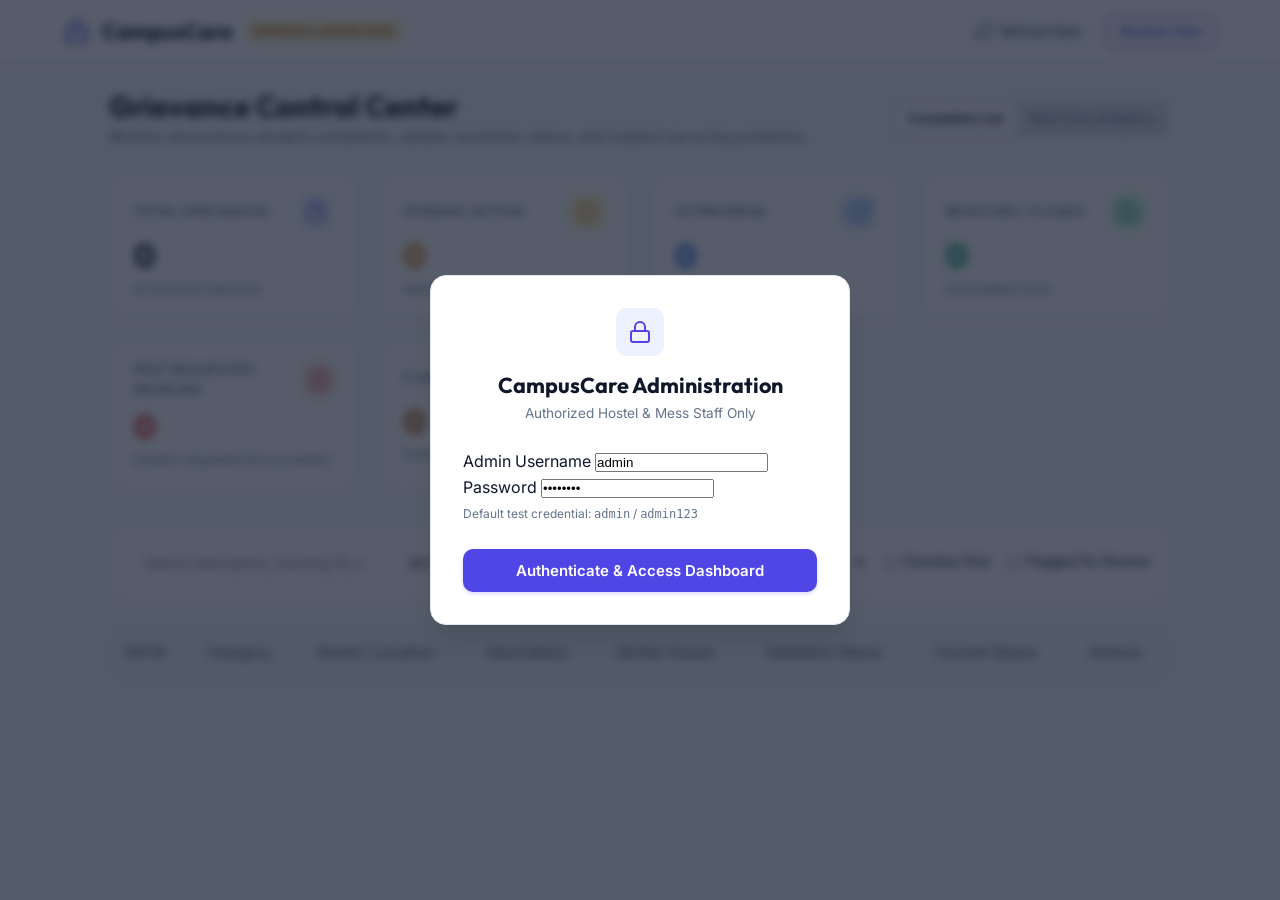
==== frontend/admin.html @ f3a16df2 "Initial commit: CampusCare full-stack project" ====
<!DOCTYPE html>
<html lang="en">
<head>
    <meta charset="UTF-8">
    <meta name="viewport" content="width=device-width, initial-scale=1.0">
    <meta name="description" content="CampusCare Admin Portal - Centralized Grievance Management, Resolution Tracking & Real-Time Analytics">
    <title>CampusCare | Administration Dashboard</title>
    <!-- Google Fonts -->
    <link rel="preconnect" href="https://fonts.googleapis.com">
    <link rel="preconnect" href="https://fonts.gstatic.com" crossorigin>
    <link href="https://fonts.googleapis.com/css2?family=Inter:wght@300;400;500;600;700&family=Outfit:wght@500;600;700;800&display=swap" rel="stylesheet">
    <!-- CSS -->
    <link rel="stylesheet" href="css/style.css">
    <link rel="stylesheet" href="css/admin.css">
</head>
<body>

    <!-- Header Navigation -->
    <header class="header-nav">
        <div class="nav-container">
            <a href="index.html" class="brand-logo">
                <svg width="26" height="26" viewBox="0 0 24 24" fill="none" stroke="currentColor" stroke-width="2.2">
                    <rect x="3" y="11" width="18" height="11" rx="2" ry="2"/>
                    <path d="M7 11V7a5 5 0 0 1 10 0v4"/>
                </svg>
                <span>CampusCare</span>
                <span class="brand-badge" style="background: #FEF3C7; color: #B45309;">Warden &amp; Admin Desk</span>
            </a>

            <div class="nav-cta">
                <div id="admin-auth-container" style="display: flex; align-items: center; gap: 0.75rem;">
                    <!-- Admin status populated dynamically -->
                </div>
                <button class="btn btn-secondary btn-sm" id="admin-refresh-btn" onclick="loadAllComplaints(true)">
                    <svg width="16" height="16" viewBox="0 0 24 24" fill="none" stroke="currentColor" stroke-width="2">
                        <polyline points="23 4 23 10 17 10"/>
                        <polyline points="1 20 1 14 7 14"/>
                        <path d="M3.51 9a9 9 0 0 1 14.85-3.36L23 10M1 14l4.64 4.36A9 9 0 0 0 20.49 15"/>
                    </svg>
                    Refresh Data
                </button>
                <a href="student.html" class="btn btn-outline btn-sm">Student View</a>
            </div>
        </div>
    </header>

    <!-- Main Admin Dashboard -->
    <main class="admin-layout" id="admin-main-view">
        <!-- View Toggle & Heading -->
        <div style="display: flex; justify-content: space-between; align-items: center; margin-bottom: 1.5rem; flex-wrap: wrap; gap: 1rem;">
            <div>
                <h1 style="font-size: 1.85rem; font-weight: 700;">Grievance Control Center</h1>
                <p style="color: var(--text-muted); font-size: 0.95rem;">Monitor anonymous student complaints, update resolution status, and inspect recurring problems.</p>
            </div>

            <div style="display: flex; background: #E2E8F0; padding: 0.25rem; border-radius: var(--radius-md);">
                <button class="btn btn-sm" id="btn-tab-table" style="background: #FFFFFF; color: var(--text-primary);" onclick="switchAdminTab('table')">
                    Complaints List
                </button>
                <button class="btn btn-sm" id="btn-tab-analytics" style="background: transparent; color: var(--text-muted);" onclick="switchAdminTab('analytics')">
                    Real-Time Analytics
                </button>
            </div>
        </div>

        <section class="reminder-center" id="complaint-reminder-center" aria-live="polite" style="display: none;">
            <div class="reminder-center-header">
                <div>
                    <h2>Complaint Reminders <span class="reminder-count" id="complaint-reminder-count">0</span></h2>
                    <p>Reminders appear at 75% of the requested time, at the deadline, and every 30 minutes overdue until the complaint is resolved or closed. Keep this dashboard open; enable browser alerts for background notifications.</p>
                </div>
                <div style="display: flex; gap: 0.5rem; flex-wrap: wrap;">
                    <button type="button" class="btn btn-sm btn-secondary" id="enable-browser-reminders-btn" onclick="enableBrowserComplaintReminders()">Enable browser alerts</button>
                    <button type="button" class="btn btn-sm btn-secondary" onclick="markAllComplaintRemindersRead()">Mark all read</button>
                </div>
            </div>
            <div class="reminder-list" id="complaint-reminder-list"></div>
        </section>

        <!-- KPI Metrics Cards Grid -->
        <section class="kpi-grid">
            <div class="kpi-card kpi-total">
                <div class="kpi-header">
                    <span class="kpi-label">Total Grievances</span>
                    <div class="kpi-icon">
                        <svg viewBox="0 0 24 24" fill="none" stroke="currentColor" stroke-width="2">
                            <path d="M14 2H6a2 2 0 0 0-2 2v16a2 2 0 0 0 2 2h12a2 2 0 0 0 2-2V8z"/>
                            <polyline points="14 2 14 8 20 8"/>
                        </svg>
                    </div>
                </div>
                <div class="kpi-value" id="kpi-total-val">0</div>
                <div class="kpi-trend">All records in backend</div>
            </div>

            <div class="kpi-card kpi-pending">
                <div class="kpi-header">
                    <span class="kpi-label">Pending Action</span>
                    <div class="kpi-icon">
                        <svg viewBox="0 0 24 24" fill="none" stroke="currentColor" stroke-width="2">
                            <circle cx="12" cy="12" r="10"/>
                            <line x1="12" y1="8" x2="12" y2="12"/>
                            <line x1="12" y1="16" x2="12.01" y2="16"/>
                        </svg>
                    </div>
                </div>
                <div class="kpi-value" id="kpi-pending-val" style="color: var(--status-pending);">0</div>
                <div class="kpi-trend">Awaiting initial review</div>
            </div>

            <div class="kpi-card kpi-progress">
                <div class="kpi-header">
                    <span class="kpi-label">In Progress</span>
                    <div class="kpi-icon">
                        <svg viewBox="0 0 24 24" fill="none" stroke="currentColor" stroke-width="2">
                            <polyline points="23 4 23 10 17 10"/>
                            <path d="M20.49 15a9 9 0 1 1-2.12-9.36L23 10"/>
                        </svg>
                    </div>
                </div>
                <div class="kpi-value" id="kpi-progress-val" style="color: var(--status-progress);">0</div>
                <div class="kpi-trend">Under active remediation</div>
            </div>

            <div class="kpi-card kpi-resolved">
                <div class="kpi-header">
                    <span class="kpi-label">Resolved / Closed</span>
                    <div class="kpi-icon">
                        <svg viewBox="0 0 24 24" fill="none" stroke="currentColor" stroke-width="2">
                            <path d="M22 11.08V12a10 10 0 1 1-5.93-9.14"/>
                            <polyline points="22 4 12 14.01 9 11.01"/>
                        </svg>
                    </div>
                </div>
                <div class="kpi-value" id="kpi-resolved-val" style="color: var(--status-resolved);">0</div>
                <div class="kpi-trend">Successfully fixed</div>
            </div>

            <div class="kpi-card kpi-overdue">
                <div class="kpi-header">
                    <span class="kpi-label">Past Requested Deadline</span>
                    <div class="kpi-icon">
                        <svg viewBox="0 0 24 24" fill="none" stroke="currentColor" stroke-width="2">
                            <circle cx="12" cy="12" r="10"/>
                            <polyline points="12 6 12 12 14 14"/>
                        </svg>
                    </div>
                </div>
                <div class="kpi-value" id="kpi-overdue-val" style="color: #DC2626;">0</div>
                <div class="kpi-trend">Student-requested time exceeded</div>
            </div>

            <div class="kpi-card kpi-flagged">
                <div class="kpi-header">
                    <span class="kpi-label">Flagged For Review</span>
                    <div class="kpi-icon">
                        <svg viewBox="0 0 24 24" fill="none" stroke="currentColor" stroke-width="2">
                            <path d="M10.29 3.86L1.82 18a2 2 0 0 0 1.71 3h16.94a2 2 0 0 0 1.71-3L13.71 3.86a2 2 0 0 0-3.42 0z"/>
                        </svg>
                    </div>
                </div>
                <div class="kpi-value" id="kpi-flagged-val" style="color: #B45309;">0</div>
                <div class="kpi-trend">Potential duplicate/spam</div>
            </div>
        </section>

        <!-- VIEW 1: Complaints Table & Filters -->
        <section id="admin-view-table">
            <!-- Filter & Search Toolbar -->
            <div class="filter-bar">
                <div class="filter-group">
                    <input type="text" id="admin-search-input" class="filter-input" placeholder="Search description, tracking ID, or room..." oninput="applyFilters()">

                    <select id="filter-category-select" class="filter-select" onchange="applyFilters()">
                        <option value="ALL">All Categories</option>
                        <!-- Populated dynamically -->
                    </select>

                    <select id="filter-status-select" class="filter-select" onchange="applyFilters()">
                        <option value="ALL">All Statuses</option>
                        <option value="PENDING">Pending</option>
                        <option value="IN_PROGRESS">In Progress</option>
                        <option value="RESOLVED">Resolved</option>
                        <option value="CLOSED">Closed</option>
                        <option value="REOPENED">Reopened</option>
                    </select>

                    <select id="filter-location-select" class="filter-select" onchange="applyFilters()">
                        <option value="ALL">All Locations</option>
                    </select>
                </div>

                <div style="display: flex; gap: 1rem; align-items: center; font-size: 0.85rem;">
                    <label style="display: flex; align-items: center; gap: 0.4rem; cursor: pointer;">
                        <input type="checkbox" id="filter-overdue-only" onchange="applyFilters()">
                        <span>Overdue Only</span>
                    </label>
                    <label style="display: flex; align-items: center; gap: 0.4rem; cursor: pointer;">
                        <input type="checkbox" id="filter-flagged-only" onchange="applyFilters()">
                        <span>Flagged for Review</span>
                    </label>
                </div>
            </div>

            <!-- Complaints Table -->
            <div class="table-card">
                <table class="admin-table">
                    <thead>
                        <tr>
                            <th>Ref ID</th>
                            <th>Category</th>
                            <th>Hostel / Location</th>
                            <th>Description</th>
                            <th>Similar Issues</th>
                            <th>Validation Status</th>
                            <th>Current Status</th>
                            <th>Actions</th>
                        </tr>
                    </thead>
                    <tbody id="admin-table-body">
                        <!-- Populated dynamically -->
                    </tbody>
                </table>
            </div>
        </section>

        <!-- VIEW 2: Real-Time Analytics -->
        <section id="admin-view-analytics" style="display: none;">
            <div class="analytics-grid">
                <!-- Complaints by Category -->
                <div class="chart-card">
                    <h3 style="font-size: 1.15rem; margin-bottom: 1.25rem;">Complaints by Category</h3>
                    <div id="analytics-categories-container">
                        <!-- Populated dynamically -->
                    </div>
                </div>

                <!-- Complaints by Location -->
                <div class="chart-card">
                    <h3 style="font-size: 1.15rem; margin-bottom: 1.25rem;">Complaints by Hostel / Location</h3>
                    <div id="analytics-locations-container">
                        <!-- Populated dynamically -->
                    </div>
                </div>

                <!-- Status Distribution -->
                <div class="chart-card">
                    <h3 style="font-size: 1.15rem; margin-bottom: 1.25rem;">Status Distribution</h3>
                    <div id="analytics-statuses-container">
                        <!-- Populated dynamically -->
                    </div>
                </div>
            </div>
        </section>
    </main>

    <!-- Complaint Detail Drawer -->
    <div class="drawer-overlay" id="detail-drawer" onclick="if(event.target === this) closeDrawer()">
        <div class="drawer-panel">
            <div class="drawer-header">
                <div>
                    <span class="section-tag" id="drawer-category-tag">CATEGORY</span>
                    <h3 id="drawer-title" style="font-size: 1.35rem; margin-top: 0.25rem;">Complaint Inspection</h3>
                </div>
                <button onclick="closeDrawer()" class="toast-close" style="font-size: 1.75rem;">&times;</button>
            </div>

            <div class="drawer-body">
                <!-- Anonymity Banner -->
                <div style="background: var(--primary-light); border: 1px solid rgba(79, 70, 229, 0.2); border-radius: var(--radius-md); padding: 0.875rem 1rem; margin-bottom: 1.25rem; display: flex; align-items: center; gap: 0.75rem;">
                    <svg width="22" height="22" viewBox="0 0 24 24" fill="none" stroke="var(--primary)" stroke-width="2" style="flex-shrink: 0;">
                        <path d="M12 22s8-4 8-10V5l-8-3-8 3v7c0 6 8 10 8 10z"/>
                    </svg>
                    <small style="color: var(--text-primary); font-size: 0.8rem; line-height: 1.4;">
                        <strong>Anonymity Preserved:</strong> Student identity is securely decoupled. Tracking UUID is the sole identifier.
                    </small>
                </div>

                <!-- Identification Info -->
                <div class="detail-section">
                    <span class="detail-label">Tracking UUID</span>
                    <div style="display: flex; gap: 0.5rem; align-items: center;">
                        <code id="drawer-tracking-id" style="font-size: 0.85rem; color: var(--primary); font-weight: 600; word-break: break-all;">-</code>
                        <button class="btn btn-sm btn-secondary" onclick="UI.copyToClipboard(document.getElementById('drawer-tracking-id').innerText)">Copy</button>
                    </div>
                </div>

                <!-- Location & Type -->
                <div class="detail-section">
                    <span class="detail-label">Hostel Block / Location</span>
                    <div class="detail-box" id="drawer-location">-</div>
                </div>

                <!-- Description -->
                <div class="detail-section">
                    <span class="detail-label">Complaint Narrative</span>
                    <div class="detail-box" id="drawer-description" style="white-space: pre-wrap;">-</div>
                </div>

                <!-- Student Evidence Photo -->
                <div class="detail-section" id="drawer-evidence-section" style="display: none;">
                    <span class="detail-label">Student Evidence Photo</span>
                    <div class="detail-box" style="padding: 0.75rem;">
                        <img id="drawer-evidence-image" alt="Complaint evidence" style="max-width: 100%; max-height: 300px; border-radius: 12px; display: block; margin: 0 auto; border: 1px solid var(--border-color); background: #F8FAFC;" />
                        <div id="drawer-evidence-meta" style="margin-top: 0.5rem; color: var(--text-muted); font-size: 0.8rem;"></div>
                    </div>
                </div>

                <!-- Smart Accountability & Escalation Info -->
                <div class="detail-section" style="background: #F8FAFC; border: 1px solid var(--border-color); border-radius: var(--radius-md); padding: 1rem;">
                    <span class="detail-label">Accountability &amp; Escalation Tracker</span>
                    <div style="display: grid; grid-template-columns: 1fr 1fr; gap: 0.75rem; margin-top: 0.5rem; font-size: 0.85rem;">
                        <div>
                            <span style="color: var(--text-muted); display: block;">Assigned Authority:</span>
                            <strong id="drawer-authority">Warden Desk / Maintenance Wing</strong>
                        </div>
                        <div>
                            <span style="color: var(--text-muted); display: block;">Student-Requested Resolution Time:</span>
                            <strong id="drawer-sla">-</strong>
                            <span style="color: var(--text-muted); display: block; margin-top: 0.5rem;">Requested Due Time:</span>
                            <strong id="drawer-sla-due">-</strong>
                            <span id="drawer-sla-remaining" style="display: block; margin-top: 0.25rem; font-size: 0.8rem; color: var(--text-muted);"></span>
                        </div>
                        <div>
                            <span style="color: var(--text-muted); display: block;">Current Escalation:</span>
                            <span id="drawer-escalation-badge">Normal</span>
                        </div>
                        <div>
                            <span style="color: var(--text-muted); display: block;">Audit / Heuristic Flag:</span>
                            <span id="drawer-suspicion-badge">Normal</span>
                        </div>
                    </div>
                </div>

                <!-- Similar Complaints Cluster -->
                <div class="detail-section" id="drawer-similar-cluster" style="display: none;">
                    <span class="detail-label">Similar Reports in This Facility</span>
                    <div style="padding: 0.75rem; background: #FAF5FF; border: 1px solid #E9D5FF; border-radius: var(--radius-md); font-size: 0.85rem; color: #6B21A8;" id="drawer-similar-summary">
                        <!-- Populated dynamically -->
                    </div>
                </div>

                <!-- Status Update Section -->
                <div class="detail-section" style="border-top: 1px solid var(--border-color); padding-top: 1.25rem;">
                    <span class="detail-label">Update Grievance Status</span>
                    <div class="form-group" style="margin-bottom: 1rem;">
                        <select id="drawer-status-select" class="form-control" style="font-weight: 600;">
                            <option value="PENDING">PENDING (Awaiting Action)</option>
                            <option value="IN_PROGRESS">IN_PROGRESS (Under Active Remediation)</option>
                            <option value="RESOLVED">RESOLVED (Remediation Complete, Awaiting Student Verification)</option>
                            <option value="CLOSED">CLOSED (Confirmed Solved)</option>
                            <option value="REOPENED">REOPENED (Student Reported Unresolved)</option>
                        </select>
                    </div>

                    <div class="form-group" style="margin-bottom: 1rem;">
                        <label class="form-label">
                            Resolution Action Note <small>(Visible in timeline)</small>
                        </label>
                        <textarea id="drawer-resolution-note" class="form-control" placeholder="Detail the corrective actions taken by technicians or wardens..." style="min-height: 80px;"></textarea>
                    </div>

                    <div class="form-group">
                        <label class="form-label">
                            Resolution Proof Attachment <small>(Simulated upload)</small>
                        </label>
                        <input type="file" id="drawer-proof-file" class="form-control" accept="image/*">
                    </div>
                </div>
            </div>

            <div class="drawer-footer">
                <button class="btn btn-danger btn-sm" onclick="handleDeleteComplaint()">
                    <svg width="16" height="16" viewBox="0 0 24 24" fill="none" stroke="currentColor" stroke-width="2">
                        <polyline points="3 6 5 6 21 6"/>
                        <path d="M19 6v14a2 2 0 0 1-2 2H7a2 2 0 0 1-2-2V6m3 0V4a2 2 0 0 1 2-2h4a2 2 0 0 1 2 2v2"/>
                    </svg>
                    Delete Record
                </button>
                <div style="display: flex; gap: 0.75rem;">
                    <button class="btn btn-secondary btn-sm" onclick="closeDrawer()">Cancel</button>
                    <button class="btn btn-primary btn-sm" id="drawer-save-btn" onclick="handleSaveComplaint()">
                        Save Status
                    </button>
                </div>
            </div>
        </div>
    </div>

    <!-- Admin Login Modal -->
    <div id="admin-login-modal" style="display: none; position: fixed; inset: 0; background: rgba(15, 23, 42, 0.7); backdrop-filter: blur(5px); z-index: 2000; align-items: center; justify-content: center; padding: 1rem;">
        <div class="card" style="max-width: 420px; width: 100%; box-shadow: var(--shadow-xl);">
            <div style="text-align: center; margin-bottom: 1.5rem;">
                <div class="card-icon" style="margin: 0 auto 1rem;">
                    <svg viewBox="0 0 24 24" fill="none" stroke="currentColor" stroke-width="2">
                        <rect x="3" y="11" width="18" height="11" rx="2" ry="2"/>
                        <path d="M7 11V7a5 5 0 0 1 10 0v4"/>
                    </svg>
                </div>
                <h3 style="font-size: 1.35rem;">CampusCare Administration</h3>
                <p style="font-size: 0.85rem; color: var(--text-muted); margin-top: 0.25rem;">Authorized Hostel &amp; Mess Staff Only</p>
            </div>

            <form onsubmit="handleAdminLogin(event)">
                <div class="form-group">
                    <label class="form-label">Admin Username</label>
                    <input type="text" id="admin-user-input" class="form-control" value="admin" required placeholder="admin">
                </div>

                <div class="form-group">
                    <label class="form-label">Password</label>
                    <input type="password" id="admin-pass-input" class="form-control" value="admin123" required placeholder="••••••••">
                    <small style="color: var(--text-muted); font-size: 0.75rem; margin-top: 0.25rem; display: block;">Default test credential: <code>admin</code> / <code>admin123</code></small>
                </div>

                <div style="margin-top: 1.5rem;">
                    <button type="submit" class="btn btn-primary" style="width: 100%;" id="admin-login-submit-btn">
                        Authenticate &amp; Access Dashboard
                    </button>
                </div>
            </form>
        </div>
    </div>

    <!-- Toast Notification Container -->
    <div id="toast-container" class="toast-container"></div>

    <!-- Scripts -->
    <script src="js/config.js"></script>
    <script src="js/ui-utils.js"></script>
    <script src="js/api.js?v=resolution-time-1"></script>
    <script src="js/admin.js?v=complaints-response-5"></script>
</body>
</html>
---- frontend/css/style.css ----
/* ==========================================================================
   CampusCare - Global Design System & Stylesheet
   Modern, Clean, Professional College Management Theme
   ========================================================================== */

@import url('https://fonts.googleapis.com/css2?family=Inter:wght@300;400;500;600;700&family=Outfit:wght@500;600;700;800&display=swap');

:root {
    /* Brand Primary Palette */
    --primary: #4F46E5;
    --primary-hover: #4338CA;
    --primary-light: #EEF2FF;
    --primary-glow: rgba(79, 70, 229, 0.15);

    /* Secondary & Accents */
    --accent: #06B6D4;
    --accent-hover: #0891B2;
    --accent-light: #ECFEFF;

    /* Neutrals (Slate) */
    --bg-page: #F8FAFC;
    --bg-surface: #FFFFFF;
    --bg-card: #FFFFFF;
    --bg-subtle: #F1F5F9;

    --text-primary: #0F172A;
    --text-secondary: #475569;
    --text-muted: #64748B;
    --text-inverse: #FFFFFF;

    --border-color: #E2E8F0;
    --border-focus: #818CF8;

    /* Status Colors */
    --status-pending: #D97706;
    --status-pending-bg: #FEF3C7;
    --status-pending-border: #FDE68A;

    --status-progress: #2563EB;
    --status-progress-bg: #DBEAFE;
    --status-progress-border: #BFDBFE;

    --status-resolved: #059669;
    --status-resolved-bg: #D1FAE5;
    --status-resolved-border: #A7F3D0;

    --status-closed: #4B5563;
    --status-closed-bg: #F3F4F6;
    --status-closed-border: #E5E7EB;

    --status-reopened: #DC2626;
    --status-reopened-bg: #FEE2E2;
    --status-reopened-border: #FECACA;

    /* Shadows & Radii */
    --shadow-sm: 0 1px 2px 0 rgba(0, 0, 0, 0.05);
    --shadow-md: 0 4px 6px -1px rgba(0, 0, 0, 0.07), 0 2px 4px -2px rgba(0, 0, 0, 0.05);
    --shadow-lg: 0 10px 15px -3px rgba(0, 0, 0, 0.08), 0 4px 6px -4px rgba(0, 0, 0, 0.04);
    --shadow-xl: 0 20px 25px -5px rgba(0, 0, 0, 0.08), 0 8px 10px -6px rgba(0, 0, 0, 0.04);

    --radius-sm: 6px;
    --radius-md: 10px;
    --radius-lg: 16px;
    --radius-xl: 24px;
    --radius-full: 9999px;

    /* Transitions */
    --transition: all 0.2s cubic-bezier(0.4, 0, 0.2, 1);
}

/* Base Reset */
*, *::before, *::after {
    box-sizing: border-box;
    margin: 0;
    padding: 0;
}

html {
    scroll-behavior: smooth;
    font-size: 16px;
}

body {
    font-family: 'Inter', -apple-system, BlinkMacSystemFont, "Segoe UI", Roboto, sans-serif;
    background-color: var(--bg-page);
    color: var(--text-primary);
    line-height: 1.6;
    min-height: 100vh;
    display: flex;
    flex-direction: column;
    -webkit-font-smoothing: antialiased;
}

h1, h2, h3, h4, h5, h6 {
    font-family: 'Outfit', sans-serif;
    color: var(--text-primary);
    font-weight: 700;
    line-height: 1.25;
}

a {
    color: var(--primary);
    text-decoration: none;
    transition: var(--transition);
}

a:hover {
    color: var(--primary-hover);
}

/* ==========================================================================
   Navigation Header
   ========================================================================== */
.header-nav {
    position: sticky;
    top: 0;
    z-index: 100;
    background: rgba(255, 255, 255, 0.92);
    backdrop-filter: blur(12px);
    border-bottom: 1px solid var(--border-color);
    box-shadow: var(--shadow-sm);
}

.nav-container {
    max-width: 1200px;
    margin: 0 auto;
    padding: 0.875rem 1.5rem;
    display: flex;
    align-items: center;
    justify-content: space-between;
}

.brand-logo {
    display: flex;
    align-items: center;
    gap: 0.75rem;
    font-family: 'Outfit', sans-serif;
    font-size: 1.35rem;
    font-weight: 700;
    color: var(--text-primary);
    text-decoration: none;
}

.brand-logo svg {
    color: var(--primary);
}

.brand-badge {
    background: var(--primary-light);
    color: var(--primary);
    font-size: 0.72rem;
    font-weight: 600;
    padding: 0.15rem 0.5rem;
    border-radius: var(--radius-full);
    text-transform: uppercase;
    letter-spacing: 0.05em;
}

.nav-links {
    display: flex;
    align-items: center;
    gap: 1.5rem;
    list-style: none;
}

.nav-links a {
    font-size: 0.95rem;
    font-weight: 500;
    color: var(--text-secondary);
    padding: 0.5rem 0.75rem;
    border-radius: var(--radius-sm);
}

.nav-links a:hover, .nav-links a.active {
    color: var(--primary);
    background: var(--primary-light);
}

.nav-cta {
    display: flex;
    align-items: center;
    gap: 0.75rem;
}

/* ==========================================================================
   Buttons
   ========================================================================== */
.btn {
    display: inline-flex;
    align-items: center;
    justify-content: center;
    gap: 0.5rem;
    padding: 0.625rem 1.25rem;
    font-size: 0.9375rem;
    font-weight: 600;
    font-family: 'Inter', sans-serif;
    border-radius: var(--radius-md);
    cursor: pointer;
    border: 1px solid transparent;
    transition: var(--transition);
    text-decoration: none;
    line-height: 1.4;
    white-space: nowrap;
}

.btn svg {
    width: 1.15rem;
    height: 1.15rem;
}

.btn-primary {
    background-color: var(--primary);
    color: var(--text-inverse);
    box-shadow: 0 2px 4px rgba(79, 70, 229, 0.2);
}

.btn-primary:hover {
    background-color: var(--primary-hover);
    color: var(--text-inverse);
    box-shadow: 0 4px 8px rgba(79, 70, 229, 0.3);
    transform: translateY(-1px);
}

.btn-secondary {
    background-color: var(--bg-surface);
    color: var(--text-secondary);
    border-color: var(--border-color);
}

.btn-secondary:hover {
    background-color: var(--bg-subtle);
    color: var(--text-primary);
    border-color: #cbd5e1;
}

.btn-outline {
    background-color: transparent;
    color: var(--primary);
    border-color: var(--primary);
}

.btn-outline:hover {
    background-color: var(--primary-light);
}

.btn-danger {
    background-color: #EF4444;
    color: var(--text-inverse);
}

.btn-danger:hover {
    background-color: #DC2626;
}

.btn-sm {
    padding: 0.4rem 0.75rem;
    font-size: 0.8125rem;
}

.btn-lg {
    padding: 0.875rem 1.75rem;
    font-size: 1.05rem;
    border-radius: var(--radius-md);
}

.btn:disabled {
    opacity: 0.65;
    cursor: not-allowed;
    pointer-events: none;
    transform: none !important;
}

/* ==========================================================================
   Hero Section
   ========================================================================== */
.hero {
    padding: 4.5rem 1.5rem 3.5rem;
    background: radial-gradient(circle at 50% 10%, rgba(79, 70, 229, 0.08) 0%, transparent 60%);
    text-align: center;
}

.hero-container {
    max-width: 900px;
    margin: 0 auto;
}

.hero-pill {
    display: inline-flex;
    align-items: center;
    gap: 0.5rem;
    padding: 0.35rem 1rem;
    background: var(--primary-light);
    border: 1px solid rgba(79, 70, 229, 0.2);
    border-radius: var(--radius-full);
    font-size: 0.8125rem;
    font-weight: 600;
    color: var(--primary);
    margin-bottom: 1.5rem;
}

.hero-title {
    font-size: 3rem;
    font-weight: 800;
    letter-spacing: -0.025em;
    margin-bottom: 1.25rem;
    color: var(--text-primary);
}

.hero-title span {
    background: linear-gradient(135deg, var(--primary) 0%, var(--accent) 100%);
    -webkit-background-clip: text;
    -webkit-text-fill-color: transparent;
}

.hero-subtitle {
    font-size: 1.15rem;
    color: var(--text-muted);
    max-width: 720px;
    margin: 0 auto 2.25rem;
    line-height: 1.7;
}

.hero-actions {
    display: flex;
    justify-content: center;
    gap: 1rem;
    flex-wrap: wrap;
    margin-bottom: 3rem;
}

/* Quick Tracking Bar */
.track-bar-card {
    background: var(--bg-surface);
    border: 1px solid var(--border-color);
    box-shadow: var(--shadow-lg);
    border-radius: var(--radius-xl);
    padding: 1rem 1.25rem;
    max-width: 650px;
    margin: 0 auto;
    display: flex;
    align-items: center;
    gap: 0.75rem;
}

.track-input {
    flex: 1;
    border: none;
    outline: none;
    font-size: 0.95rem;
    font-family: inherit;
    color: var(--text-primary);
    background: transparent;
    padding: 0.4rem 0.5rem;
}

.track-input::placeholder {
    color: var(--text-muted);
}

/* ==========================================================================
   Cards & Grids
   ========================================================================== */
.section {
    padding: 4.5rem 1.5rem;
}

.section-alt {
    background: #FFFFFF;
    border-top: 1px solid var(--border-color);
    border-bottom: 1px solid var(--border-color);
}

.section-header {
    text-align: center;
    max-width: 650px;
    margin: 0 auto 3rem;
}

.section-tag {
    font-size: 0.8rem;
    font-weight: 700;
    text-transform: uppercase;
    letter-spacing: 0.075em;
    color: var(--primary);
    margin-bottom: 0.5rem;
    display: block;
}

.section-title {
    font-size: 2.15rem;
    margin-bottom: 0.75rem;
}

.section-desc {
    color: var(--text-muted);
    font-size: 1.05rem;
}

.grid-3 {
    display: grid;
    grid-template-columns: repeat(auto-fit, minmax(320px, 1fr));
    gap: 1.75rem;
    max-width: 1200px;
    margin: 0 auto;
}

.card {
    background: var(--bg-surface);
    border: 1px solid var(--border-color);
    border-radius: var(--radius-lg);
    padding: 2rem;
    box-shadow: var(--shadow-sm);
    transition: var(--transition);
}

.card:hover {
    box-shadow: var(--shadow-md);
    transform: translateY(-2px);
    border-color: #cbd5e1;
}

.card-icon {
    width: 3rem;
    height: 3rem;
    border-radius: var(--radius-md);
    display: flex;
    align-items: center;
    justify-content: center;
    background: var(--primary-light);
    color: var(--primary);
    margin-bottom: 1.25rem;
}

.card-icon svg {
    width: 1.5rem;
    height: 1.5rem;
}

.card-title {
    font-size: 1.25rem;
    margin-bottom: 0.65rem;
}

.card-text {
    color: var(--text-secondary);
    font-size: 0.95rem;
    line-height: 1.6;
}

/* ==========================================================================
   Badges
   ========================================================================== */
.badge {
    display: inline-flex;
    align-items: center;
    gap: 0.4rem;
    padding: 0.25rem 0.75rem;
    font-size: 0.75rem;
    font-weight: 600;
    border-radius: var(--radius-full);
    letter-spacing: 0.025em;
    white-space: nowrap;
}

.badge-dot {
    width: 0.45rem;
    height: 0.45rem;
    border-radius: 50%;
}

.badge-pending {
    background: var(--status-pending-bg);
    color: var(--status-pending);
    border: 1px solid var(--status-pending-border);
}
.badge-pending .badge-dot { background: var(--status-pending); }

.badge-progress {
    background: var(--status-progress-bg);
    color: var(--status-progress);
    border: 1px solid var(--status-progress-border);
}
.badge-progress .badge-dot { background: var(--status-progress); }

.badge-resolved {
    background: var(--status-resolved-bg);
    color: var(--status-resolved);
    border: 1px solid var(--status-resolved-border);
}
.badge-resolved .badge-dot { background: var(--status-resolved); }

.badge-closed {
    background: var(--status-closed-bg);
    color: var(--status-closed);
    border: 1px solid var(--status-closed-border);
}
.badge-closed .badge-dot { background: var(--status-closed); }

.badge-reopened {
    background: var(--status-reopened-bg);
    color: var(--status-reopened);
    border: 1px solid var(--status-reopened-border);
}
.badge-reopened .badge-dot { background: var(--status-reopened); }

.badge-category {
    background: var(--bg-subtle);
    color: var(--text-secondary);
    border: 1px solid var(--border-color);
}

/* ==========================================================================
   Toast Notifications
   ========================================================================== */
.toast-container {
    position: fixed;
    bottom: 1.5rem;
    right: 1.5rem;
    z-index: 9999;
    display: flex;
    flex-direction: column;
    gap: 0.75rem;
    max-width: 420px;
    pointer-events: none;
}

.toast {
    pointer-events: auto;
    background: #FFFFFF;
    border: 1px solid var(--border-color);
    box-shadow: var(--shadow-xl);
    border-radius: var(--radius-md);
    padding: 1rem 1.25rem;
    display: flex;
    align-items: flex-start;
    gap: 0.75rem;
    animation: toast-in 0.3s cubic-bezier(0.16, 1, 0.3, 1) forwards;
    transition: var(--transition);
}

.toast-fade-out {
    opacity: 0;
    transform: translateY(10px) scale(0.95);
}

.toast-icon {
    width: 1.25rem;
    height: 1.25rem;
    flex-shrink: 0;
    margin-top: 0.15rem;
}

.toast-success { border-left: 4px solid var(--status-resolved); }
.toast-success .toast-icon { color: var(--status-resolved); }

.toast-error { border-left: 4px solid #EF4444; }
.toast-error .toast-icon { color: #EF4444; }

.toast-warning { border-left: 4px solid var(--status-pending); }
.toast-warning .toast-icon { color: var(--status-pending); }

.toast-info { border-left: 4px solid var(--primary); }
.toast-info .toast-icon { color: var(--primary); }

.toast-content {
    flex: 1;
}

.toast-message {
    font-size: 0.875rem;
    color: var(--text-primary);
    line-height: 1.5;
}

.toast-close {
    background: none;
    border: none;
    font-size: 1.25rem;
    line-height: 1;
    color: var(--text-muted);
    cursor: pointer;
    padding: 0 0.25rem;
}

.toast-close:hover {
    color: var(--text-primary);
}

@keyframes toast-in {
    from {
        opacity: 0;
        transform: translateY(20px) scale(0.95);
    }
    to {
        opacity: 1;
        transform: translateY(0) scale(1);
    }
}

/* ==========================================================================
   Footer
   ========================================================================== */
.footer {
    margin-top: auto;
    background: #FFFFFF;
    border-top: 1px solid var(--border-color);
    padding: 2.5rem 1.5rem 2rem;
    text-align: center;
    color: var(--text-muted);
    font-size: 0.875rem;
}

.footer-container {
    max-width: 1200px;
    margin: 0 auto;
    display: flex;
    flex-direction: column;
    align-items: center;
    gap: 1rem;
}

.footer-links {
    display: flex;
    gap: 1.5rem;
    list-style: none;
}

.footer-links a {
    color: var(--text-muted);
}

.footer-links a:hover {
    color: var(--primary);
}

/* ==========================================================================
   Responsive
   ========================================================================== */
@media (max-width: 768px) {
    .hero-title {
        font-size: 2.25rem;
    }
    .nav-links {
        display: none; /* Can toggle via mobile drawer */
    }
    .track-bar-card {
        flex-direction: column;
        align-items: stretch;
    }
    .track-bar-card .btn {
        width: 100%;
    }
}
---- frontend/css/admin.css ----
/* ==========================================================================
   CampusCare - Admin Dashboard Stylesheet
   ========================================================================== */

.admin-layout {
    max-width: 1380px;
    margin: 1.5rem auto 4rem;
    padding: 0 1.5rem;
}

/* KPI Summary Cards Grid */
.kpi-grid {
    display: grid;
    grid-template-columns: repeat(auto-fit, minmax(200px, 1fr));
    gap: 1.25rem;
    margin-bottom: 2rem;
}

.kpi-card {
    background: var(--bg-surface);
    border: 1px solid var(--border-color);
    border-radius: var(--radius-lg);
    padding: 1.25rem 1.5rem;
    box-shadow: var(--shadow-sm);
    position: relative;
    overflow: hidden;
    transition: var(--transition);
}

.kpi-card:hover {
    transform: translateY(-2px);
    box-shadow: var(--shadow-md);
}

.kpi-header {
    display: flex;
    justify-content: space-between;
    align-items: center;
    margin-bottom: 0.5rem;
}

.kpi-label {
    font-size: 0.8rem;
    font-weight: 600;
    text-transform: uppercase;
    letter-spacing: 0.05em;
    color: var(--text-muted);
}

.kpi-icon {
    width: 2.25rem;
    height: 2.25rem;
    border-radius: var(--radius-md);
    display: flex;
    align-items: center;
    justify-content: center;
}

.kpi-icon svg {
    width: 1.25rem;
    height: 1.25rem;
}

.kpi-value {
    font-size: 2rem;
    font-weight: 700;
    font-family: 'Outfit', sans-serif;
    color: var(--text-primary);
    line-height: 1.1;
}

.kpi-trend {
    font-size: 0.75rem;
    color: var(--text-muted);
    margin-top: 0.35rem;
}

/* Color thematic accents for KPI cards */
.kpi-total .kpi-icon { background: var(--primary-light); color: var(--primary); }
.kpi-pending .kpi-icon { background: var(--status-pending-bg); color: var(--status-pending); }
.kpi-progress .kpi-icon { background: var(--status-progress-bg); color: var(--status-progress); }
.kpi-resolved .kpi-icon { background: var(--status-resolved-bg); color: var(--status-resolved); }
.kpi-overdue .kpi-icon { background: #FEE2E2; color: #DC2626; }
.kpi-flagged .kpi-icon { background: #FEF3C7; color: #B45309; }

/* Requested-deadline reminder center */
.reminder-center {
    background: var(--bg-surface);
    border: 1px solid #FCD34D;
    border-left: 4px solid #F59E0B;
    border-radius: var(--radius-lg);
    padding: 1.25rem 1.5rem;
    margin-bottom: 2rem;
    box-shadow: var(--shadow-sm);
}

.reminder-center-header {
    display: flex;
    justify-content: space-between;
    align-items: center;
    flex-wrap: wrap;
    gap: 0.75rem;
    margin-bottom: 1rem;
}

.reminder-center-header h2 {
    font-size: 1.05rem;
}

.reminder-center-header p {
    color: var(--text-muted);
    font-size: 0.8rem;
    margin-top: 0.2rem;
}

.reminder-count {
    display: inline-flex;
    min-width: 1.5rem;
    height: 1.5rem;
    align-items: center;
    justify-content: center;
    padding: 0 0.4rem;
    border-radius: 999px;
    background: #FEF3C7;
    color: #92400E;
    font-size: 0.75rem;
    vertical-align: middle;
}

.reminder-list {
    display: grid;
    gap: 0.65rem;
}

.reminder-empty {
    padding: 0.75rem 0;
    color: var(--text-muted);
    font-size: 0.82rem;
}

.reminder-item {
    display: flex;
    justify-content: space-between;
    align-items: center;
    gap: 1rem;
    padding: 0.8rem 0.9rem;
    border: 1px solid var(--border-color);
    border-radius: var(--radius-md);
    background: #FFFBEB;
}

.reminder-item.is-read {
    background: var(--bg-surface);
}

.reminder-item-copy {
    min-width: 0;
}

.reminder-item-copy strong {
    display: block;
    font-size: 0.88rem;
}

.reminder-item-copy p,
.reminder-item-copy small {
    display: block;
    color: var(--text-muted);
    font-size: 0.78rem;
    margin-top: 0.2rem;
    overflow-wrap: anywhere;
}

@media (max-width: 560px) {
    .reminder-item {
        align-items: flex-start;
        flex-direction: column;
    }
}

/* Filter & Action Bar */
.filter-bar {
    background: var(--bg-surface);
    border: 1px solid var(--border-color);
    border-radius: var(--radius-lg);
    padding: 1.25rem;
    margin-bottom: 1.5rem;
    box-shadow: var(--shadow-sm);
    display: flex;
    flex-wrap: wrap;
    gap: 1rem;
    align-items: center;
    justify-content: space-between;
}

.filter-group {
    display: flex;
    flex-wrap: wrap;
    gap: 0.75rem;
    align-items: center;
    flex: 1;
}

.filter-input {
    min-width: 200px;
    flex: 1;
    padding: 0.55rem 0.875rem;
    font-size: 0.875rem;
    border: 1px solid var(--border-color);
    border-radius: var(--radius-md);
    outline: none;
    font-family: inherit;
    color: var(--text-primary);
    background: var(--bg-surface);
}

.filter-input:focus {
    border-color: var(--primary);
    box-shadow: 0 0 0 3px var(--primary-glow);
}

.filter-select {
    padding: 0.55rem 0.875rem;
    font-size: 0.875rem;
    border: 1px solid var(--border-color);
    border-radius: var(--radius-md);
    outline: none;
    font-family: inherit;
    color: var(--text-primary);
    background: var(--bg-surface);
    cursor: pointer;
}

/* Complaints Data Table */
.table-card {
    background: var(--bg-surface);
    border: 1px solid var(--border-color);
    border-radius: var(--radius-lg);
    overflow-x: auto;
    box-shadow: var(--shadow-sm);
    margin-bottom: 2rem;
}

.admin-table {
    width: 100%;
    border-collapse: collapse;
    font-size: 0.875rem;
}

.admin-table th {
    background: var(--bg-subtle);
    padding: 0.875rem 1rem;
    font-weight: 600;
    text-align: left;
    color: var(--text-muted);
    border-bottom: 1px solid var(--border-color);
    white-space: nowrap;
}

.admin-table td {
    padding: 1rem;
    border-bottom: 1px solid var(--border-color);
    vertical-align: middle;
}

.admin-table td:last-child {
    white-space: nowrap;
}

.admin-table td:last-child .btn {
    min-width: 9.5rem;
}

.admin-table tr:hover td {
    background: #F8FAFC;
}

/* Badges for similar complaints & validation */
.badge-similar {
    background: #F3E8FF;
    color: #7E22CE;
    border: 1px solid #E9D5FF;
    font-size: 0.72rem;
    padding: 0.15rem 0.45rem;
    border-radius: var(--radius-full);
    font-weight: 600;
    display: inline-flex;
    align-items: center;
    gap: 0.25rem;
}

.badge-review {
    background: #FEF3C7;
    color: #92400E;
    border: 1px solid #FDE68A;
    font-size: 0.72rem;
    padding: 0.15rem 0.5rem;
    border-radius: var(--radius-full);
    font-weight: 600;
}

.badge-overdue {
    background: #FEE2E2;
    color: #991B1B;
    border: 1px solid #FECACA;
    font-size: 0.72rem;
    padding: 0.15rem 0.5rem;
    border-radius: var(--radius-full);
    font-weight: 600;
}

/* Drawer / Modal Detail View */
.drawer-overlay {
    position: fixed;
    inset: 0;
    background: rgba(15, 23, 42, 0.5);
    backdrop-filter: blur(4px);
    z-index: 1000;
    display: flex;
    justify-content: flex-end;
    opacity: 0;
    visibility: hidden;
    transition: var(--transition);
}

.drawer-overlay.active {
    opacity: 1;
    visibility: visible;
}

.drawer-panel {
    background: var(--bg-surface);
    width: 100%;
    max-width: 620px;
    height: 100%;
    box-shadow: var(--shadow-xl);
    display: flex;
    flex-direction: column;
    transform: translateX(100%);
    transition: transform 0.3s cubic-bezier(0.16, 1, 0.3, 1);
}

.drawer-overlay.active .drawer-panel {
    transform: translateX(0);
}

.drawer-header {
    padding: 1.5rem;
    border-bottom: 1px solid var(--border-color);
    display: flex;
    justify-content: space-between;
    align-items: center;
}

.drawer-body {
    padding: 1.5rem;
    overflow-y: auto;
    flex: 1;
}

.drawer-footer {
    padding: 1.25rem 1.5rem;
    border-top: 1px solid var(--border-color);
    background: var(--bg-subtle);
    display: flex;
    justify-content: space-between;
    align-items: center;
}

/* Detail Sections inside Drawer */
.detail-section {
    margin-bottom: 1.5rem;
}

.detail-label {
    font-size: 0.75rem;
    font-weight: 700;
    text-transform: uppercase;
    letter-spacing: 0.05em;
    color: var(--text-muted);
    margin-bottom: 0.35rem;
    display: block;
}

.detail-box {
    background: var(--bg-subtle);
    border: 1px solid var(--border-color);
    border-radius: var(--radius-md);
    padding: 1rem;
    font-size: 0.925rem;
    color: var(--text-primary);
    line-height: 1.6;
}

/* Analytics View Cards */
.analytics-grid {
    display: grid;
    grid-template-columns: repeat(auto-fit, minmax(340px, 1fr));
    gap: 1.5rem;
    margin-bottom: 2rem;
}

.chart-card {
    background: var(--bg-surface);
    border: 1px solid var(--border-color);
    border-radius: var(--radius-lg);
    padding: 1.5rem;
    box-shadow: var(--shadow-sm);
}

.bar-row {
    margin-bottom: 0.875rem;
}

.bar-info {
    display: flex;
    justify-content: space-between;
    font-size: 0.825rem;
    font-weight: 600;
    margin-bottom: 0.25rem;
}

.bar-track {
    height: 8px;
    background: #E2E8F0;
    border-radius: var(--radius-full);
    overflow: hidden;
}

.bar-fill {
    height: 100%;
    background: var(--primary);
    border-radius: var(--radius-full);
    transition: width 0.5s ease-in-out;
}
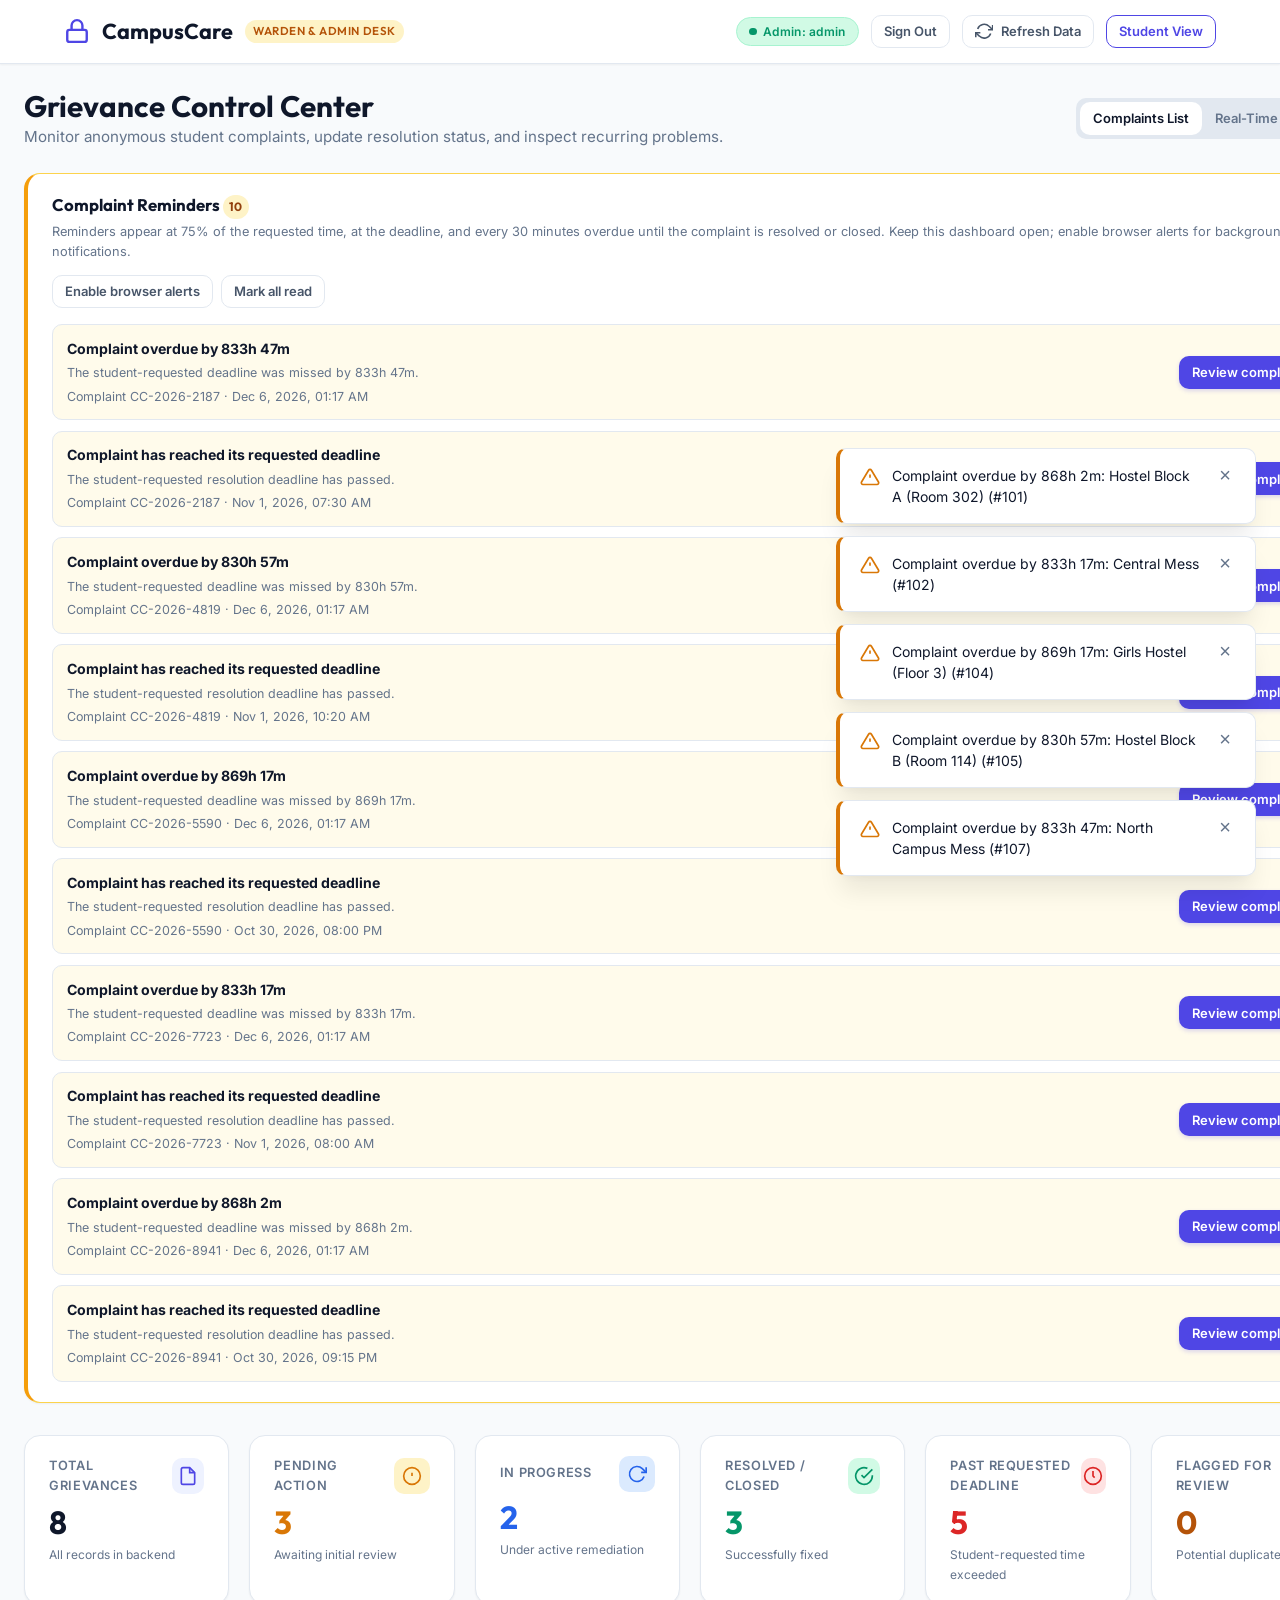
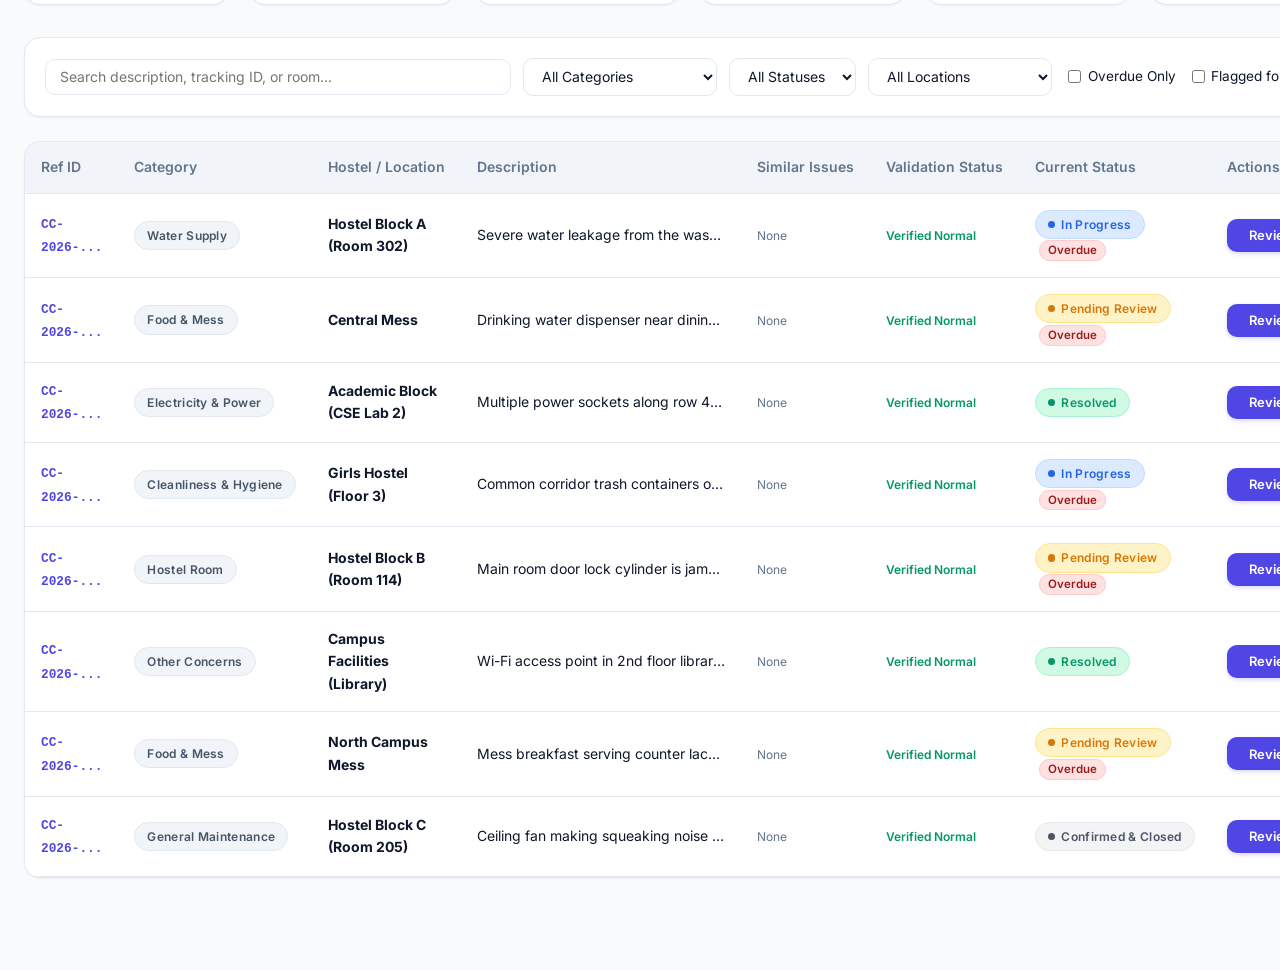
==== commit a9453db7: "Fix: Enable preloaded sample complaints and persistent browser storage for GitHub Pages" ====
--- a/frontend/admin.html
+++ b/frontend/admin.html
@@ -428,7 +428,7 @@
     <!-- Scripts -->
     <script src="js/config.js"></script>
     <script src="js/ui-utils.js"></script>
-    <script src="js/api.js?v=resolution-time-1"></script>
-    <script src="js/admin.js?v=complaints-response-5"></script>
+    <script src="js/api.js?v=live-demo-2"></script>
+    <script src="js/admin.js?v=live-demo-2"></script>
 </body>
 </html>
